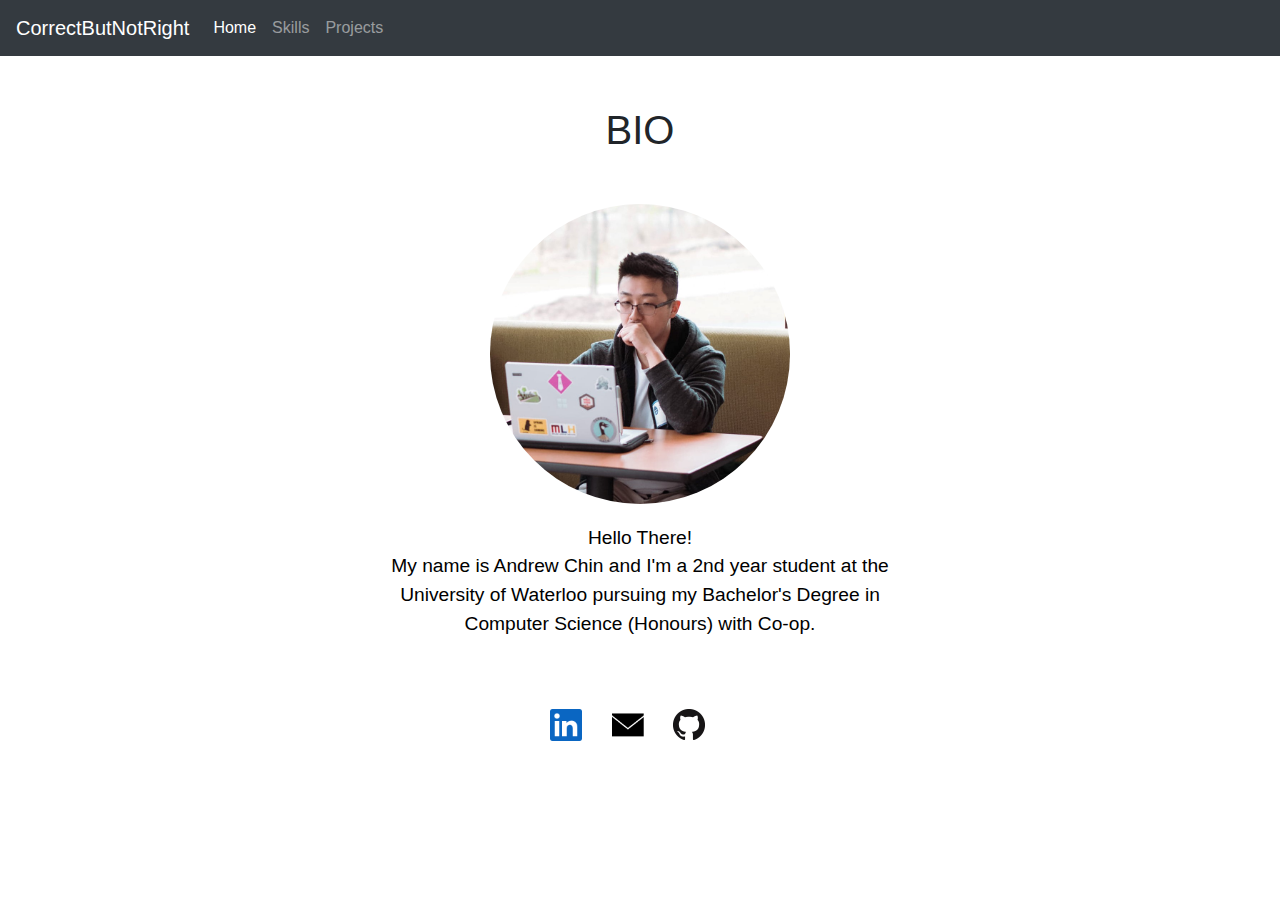
==== index.html @ 97ded952 "Styled up front page" ====
<!DOCTYPE html>
<html lang="en">

<head>
    <title>Andrew Chin</title>
    <meta charset="UTF-8">
    <meta name="viewport" content="width=device-width, initial-scale=1">
    <link rel="stylesheet" href="https://stackpath.bootstrapcdn.com/bootstrap/4.3.1/css/bootstrap.min.css"
        integrity="sha384-ggOyR0iXCbMQv3Xipma34MD+dH/1fQ784/j6cY/iJTQUOhcWr7x9JvoRxT2MZw1T" crossorigin="anonymous">
    
    <link rel="stylesheet" href="styles/sandbox.css">
    <link rel="shortcut icon" href="images/croppedFace.png">

</head>

<body>
    <div class="d-none d-lg-block">
        <div class="conainer">
            <nav class="navbar navbar-expand-lg navbar-dark bg-dark">
                <a class="navbar-brand" href="https://correctbutnotright.github.io">CorrectButNotRight</a>
                <ul class="navbar-nav">
                    <li class="nav-item active">
                        <a class="nav-link" href="index.html">Home</a>
                    </li>
                    <li class="nav-item"><a class="nav-link" href="skills.html">Skills</a></li>
                    <li class="nav-item"><a class="nav-link" href="projects.html">Projects</a></li>
                </ul>
            </nav>
        </div>
    </div>

    <div class="d-lg-none">
        <div class="container">
            <div class="dropdown">
                <button type="button" class="btn btn-primary dropdown-toggle" id="dropdownMenuButton"
                    data-toggle="dropdown" aria-haspopup="true" aria-expanded="false">
                    Menu
                </button>
                <div class="dropdown-menu" area-labbeledby="dropdownMenuButton">
                    <a class="dropdown-item" href="skills.html">Skills</a>
                    <a class="dropdown-item" href="projects.html">Projects</a>
                </div>
            </div>
        </div>
    </div>

    <section class="container">
        <div class="front">
            <div class="row">
                <div class="col-sm-12">
                    <h1>
                        BIO
                    </h1>
                </div>
            </div>

            <div class="row">
                <div class="col-sm-12">
                    <img src="images/thinking.jpg" class="image-fluid mx-auto rounded-circle" alt="My Image">
                </div>
            </div>

            <div class="row">
                <div class="col-sm-3"></div>
                <div class="col-sm-6">
                    <p>
                        Hello There!<br />
                        My name is Andrew Chin and I'm a 2nd year student at the University of Waterloo
                        pursuing my Bachelor's Degree in Computer Science (Honours) with Co-op.
                        <br />
                    </p>
                </div>
                <div class="col-sm-3"></div>
            </div>

        </div>
    </section>

    <footer class="container">
        <div class="row">
            <div class="col-sm-3"></div>
            <div class="col-sm-6">

                <a href="https://www.linkedin.com/in/andrew-chin-97749516a/">
                    <img src="images/In-Blue-48.png" class="image-fluid">
                </a>

                <a href="mailto:andrewqchin@gmail.com">
                    <img src="images/icons8-new-post-filled-50.png" class="image-fluid">
                </a>

                <a href="https://github.com/CorrectButNotRight">
                    <img src="images/GitHub-Mark-32px.png" class="image-fluid">
                </a>

            </div>
            <div class="col-sm-3"></div>
        </div>
    </footer>


    <script src="https://code.jquery.com/jquery-3.3.1.slim.min.js"
        integrity="sha384-q8i/X+965DzO0rT7abK41JStQIAqVgRVzpbzo5smXKp4YfRvH+8abtTE1Pi6jizo" crossorigin="anonymous">
    </script>
    <script src="https://cdnjs.cloudflare.com/ajax/libs/popper.js/1.14.7/umd/popper.min.js"
        integrity="sha384-UO2eT0CpHqdSJQ6hJty5KVphtPhzWj9WO1clHTMGa3JDZwrnQq4sF86dIHNDz0W1" crossorigin="anonymous">
    </script>
    <script src="https://stackpath.bootstrapcdn.com/bootstrap/4.3.1/js/bootstrap.min.js"
        integrity="sha384-JjSmVgyd0p3pXB1rRibZUAYoIIy6OrQ6VrjIEaFf/nJGzIxFDsf4x0xIM+B07jRM" crossorigin="anonymous">
    </script>
</body>

</html>
---- styles/sandbox.css ----
body {
    height: 100%;
    margin: 0;
    padding: 0;
    width: 100%;
    text-align: left;
    background: white;
    
}

.front img {
    max-width: 100%;
    width: 300px;
    display: block;
    height: auto;
}

.container {
    width: 90%;
}

.front {
    justify-content: center;
}

.front h1 {
    text-align: center;
    margin: 50px;
}

.front h2 {
    text-align: center;
    margin-top: 40px;
}

.front p {
    text-align: center;
    margin: 20px;
    font-size: 1.2rem;
    color: #000000;
}

footer {
    justify-content: center;
    text-align: center;
    margin: 50px;
}

footer img {
    max-width: 100%;
    width: 32px;
    height: auto;
    margin-right: 5px;
    display: inline-block;
}

footer a {
    margin-right: 20px;
}
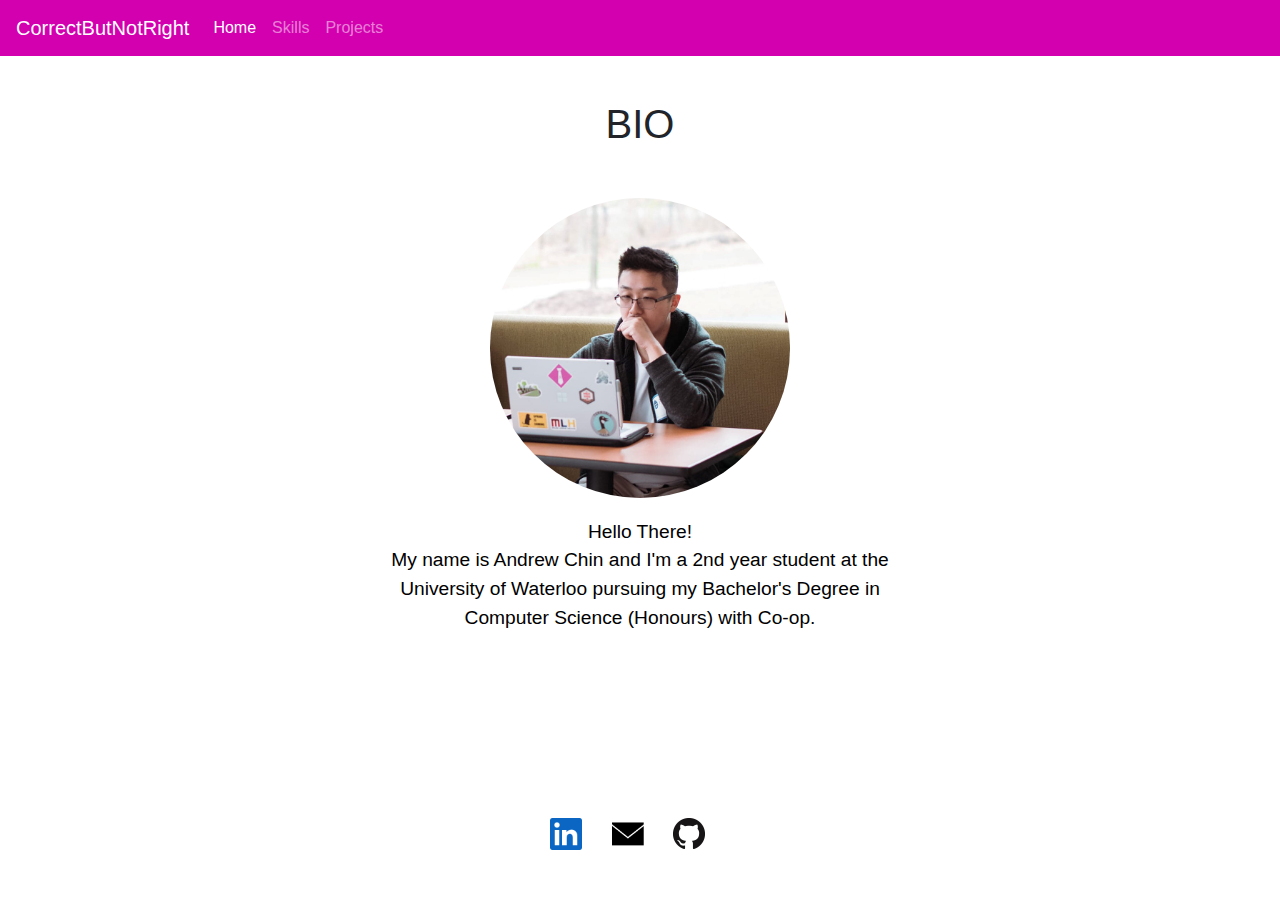
==== commit 33d2aaa4: "Experimenting with navbar's formatting, fixed position of footer" ====
--- a/index.html
+++ b/index.html
@@ -7,16 +7,16 @@
     <meta name="viewport" content="width=device-width, initial-scale=1">
     <link rel="stylesheet" href="https://stackpath.bootstrapcdn.com/bootstrap/4.3.1/css/bootstrap.min.css"
         integrity="sha384-ggOyR0iXCbMQv3Xipma34MD+dH/1fQ784/j6cY/iJTQUOhcWr7x9JvoRxT2MZw1T" crossorigin="anonymous">
-    
+
     <link rel="stylesheet" href="styles/sandbox.css">
     <link rel="shortcut icon" href="images/croppedFace.png">
 
 </head>
 
 <body>
-    <div class="d-none d-lg-block">
-        <div class="conainer">
-            <nav class="navbar navbar-expand-lg navbar-dark bg-dark">
+    <div class="d-none d-md-block">
+        <div class="container">
+            <nav class="navbar fixed-top navbar-expand-md navbar-dark">
                 <a class="navbar-brand" href="https://correctbutnotright.github.io">CorrectButNotRight</a>
                 <ul class="navbar-nav">
                     <li class="nav-item active">
@@ -29,7 +29,7 @@
         </div>
     </div>
 
-    <div class="d-lg-none">
+    <div class="d-md-none">
         <div class="container">
             <div class="dropdown">
                 <button type="button" class="btn btn-primary dropdown-toggle" id="dropdownMenuButton"
@@ -76,25 +76,27 @@
         </div>
     </section>
 
-    <footer class="container">
-        <div class="row">
-            <div class="col-sm-3"></div>
-            <div class="col-sm-6">
+    <footer class="footer fixed-bottom">
+        <div class="container">
+            <div class="row">
+                <div class="col-sm-3"></div>
+                <div class="col-sm-6">
 
-                <a href="https://www.linkedin.com/in/andrew-chin-97749516a/">
-                    <img src="images/In-Blue-48.png" class="image-fluid">
-                </a>
+                    <a href="https://www.linkedin.com/in/andrew-chin-97749516a/">
+                        <img src="images/In-Blue-48.png" class="image-fluid">
+                    </a>
 
-                <a href="mailto:andrewqchin@gmail.com">
-                    <img src="images/icons8-new-post-filled-50.png" class="image-fluid">
-                </a>
+                    <a href="mailto:andrewqchin@gmail.com">
+                        <img src="images/icons8-new-post-filled-50.png" class="image-fluid">
+                    </a>
 
-                <a href="https://github.com/CorrectButNotRight">
-                    <img src="images/GitHub-Mark-32px.png" class="image-fluid">
-                </a>
+                    <a href="https://github.com/CorrectButNotRight">
+                        <img src="images/GitHub-Mark-32px.png" class="image-fluid">
+                    </a>
 
+                </div>
+                <div class="col-sm-3"></div>
             </div>
-            <div class="col-sm-3"></div>
         </div>
     </footer>
 
--- a/styles/sandbox.css
+++ b/styles/sandbox.css
@@ -10,6 +10,10 @@
     
 }
 
+nav {
+    background-color: #d300b0;
+}
+
 .front img {
     max-width: 100%;
     width: 300px;
@@ -17,12 +21,9 @@
     height: auto;
 }
 
-.container {
-    width: 90%;
-}
-
 .front {
     justify-content: center;
+    padding-top: 50px;
 }
 
 .front h1 {
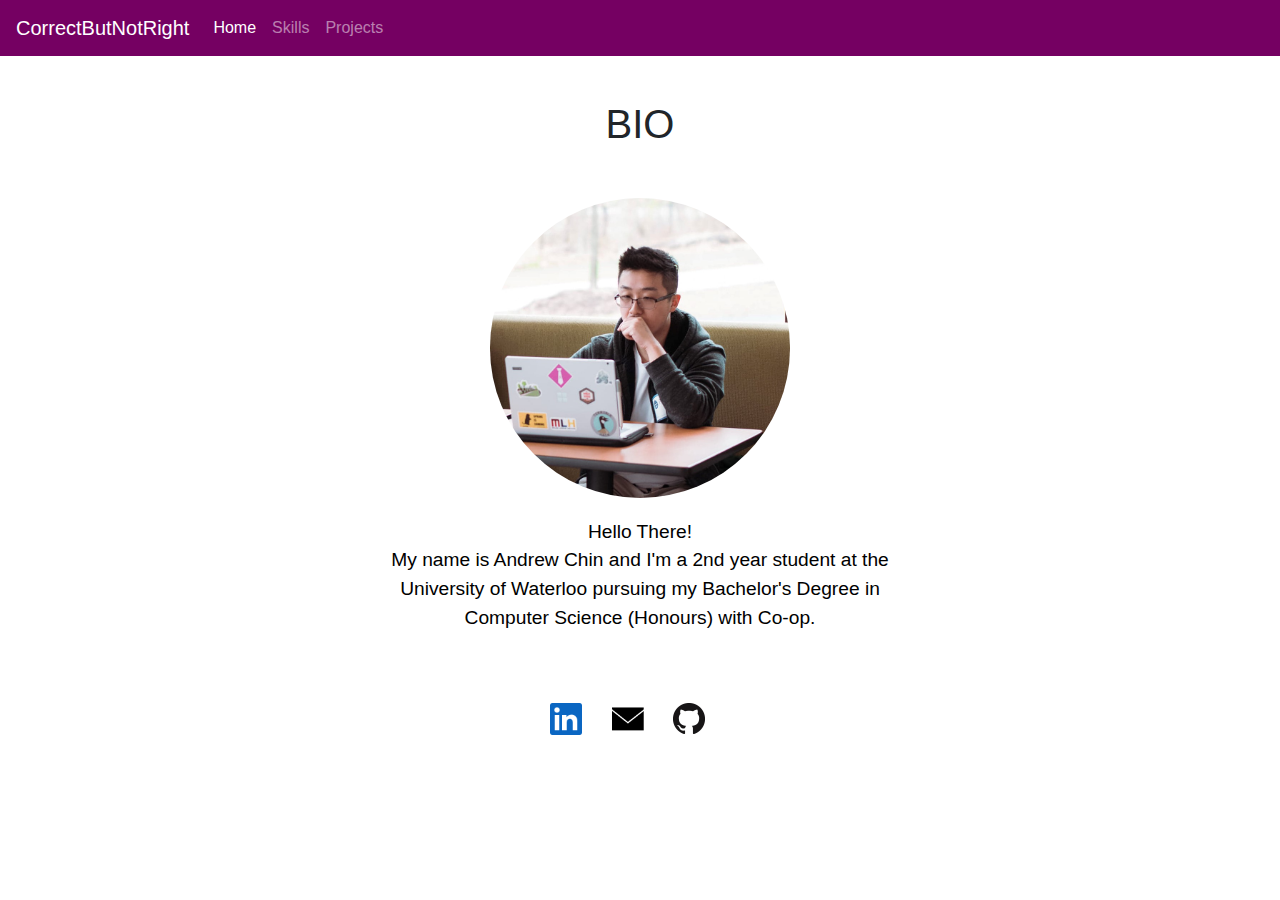
==== commit 903d91cf: "changed the mobile dropdown nav to an overlaying menu" ====
--- a/index.html
+++ b/index.html
@@ -28,7 +28,7 @@
             </nav>
         </div>
     </div>
-
+    <!--
     <div class="d-md-none">
         <div class="container">
             <div class="dropdown">
@@ -42,6 +42,28 @@
                 </div>
             </div>
         </div>
+    </div> -->
+
+    <div class="d-md-none">
+        <!-- The overlay -->
+        <div id="myNav" class="overlay">
+
+            <!-- Button to close the overlay navigation -->
+            <a href="#" class="closebtn" onclick="closeNav()">&times;</a>
+
+            <!-- Overlay content -->
+            <div class="overlay-content">
+                <a class="nav-link" href="index.html">Home</a>
+                <a class="nav-link" href="skills.html">Skills</a>
+                <a class="nav-link" href="projects.html">Projects</a>
+            </div>
+
+        </div>
+
+        <!-- Use any element to open/show the overlay navigation menu -->
+        <span onclick="openNav()">open</span>
+
+
     </div>
 
     <section class="container">
@@ -76,7 +98,7 @@
         </div>
     </section>
 
-    <footer class="footer fixed-bottom">
+    <footer class="footer">
         <div class="container">
             <div class="row">
                 <div class="col-sm-3"></div>
@@ -110,6 +132,8 @@
     <script src="https://stackpath.bootstrapcdn.com/bootstrap/4.3.1/js/bootstrap.min.js"
         integrity="sha384-JjSmVgyd0p3pXB1rRibZUAYoIIy6OrQ6VrjIEaFf/nJGzIxFDsf4x0xIM+B07jRM" crossorigin="anonymous">
     </script>
+
+    <script src="scripts/overlay.js"></script>
 </body>
 
 </html>--- a/styles/sandbox.css
+++ b/styles/sandbox.css
@@ -1,5 +1,3 @@
-
-
 body {
     height: 100%;
     margin: 0;
@@ -7,12 +5,76 @@
     width: 100%;
     text-align: left;
     background: white;
-    
+
 }
 
 nav {
-    background-color: #d300b0;
+    background-color: #750062;
 }
+
+/* The Overlay (background) */
+.overlay {
+    /* Height & width depends on how you want to reveal the overlay (see JS below) */
+    height: 100%;
+    width: 0;
+    position: fixed;
+    /* Stay in place */
+    z-index: 1;
+    /* Sit on top */
+    left: 0;
+    top: 0;
+    background-color: rgb(0, 0, 0);
+    /* Black fallback color */
+    background-color: rgba(0, 0, 0, 0.9);
+    /* Black w/opacity */
+    overflow-x: hidden;
+    /* Disable horizontal scroll */
+    transition: 0.5s;
+    /* 0.5 second transition effect to slide in or slide down the overlay (height or width, depending on reveal) */
+}
+
+/* Position the content inside the overlay */
+.overlay-content {
+    position: relative;
+    top: 25%;
+    /* 25% from the top */
+    width: 100%;
+    /* 100% width */
+    text-align: center;
+    /* Centered text/links */
+    margin-top: 30px;
+    /* 30px top margin to avoid conflict with the close button on smaller screens */
+}
+
+/* The navigation links inside the overlay */
+.overlay a {
+    padding: 8px;
+    text-decoration: none;
+    font-size: 20px;
+    color: #818181;
+    display: block;
+    /* Display block instead of inline */
+    transition: 0.3s;
+    /* Transition effects on hover (color) */
+}
+
+/* When you mouse over the navigation links, change their color */
+.overlay a:hover,
+.overlay a:focus {
+    color: #f1f1f1;
+}
+
+/* Position the close button (top right corner) */
+.overlay .closebtn {
+    position: absolute;
+    top: 15px;
+    right: 35px;
+    font-size: 40px;
+}
+
+
+
+
 
 .front img {
     max-width: 100%;
@@ -59,4 +121,4 @@
 
 footer a {
     margin-right: 20px;
-}
+}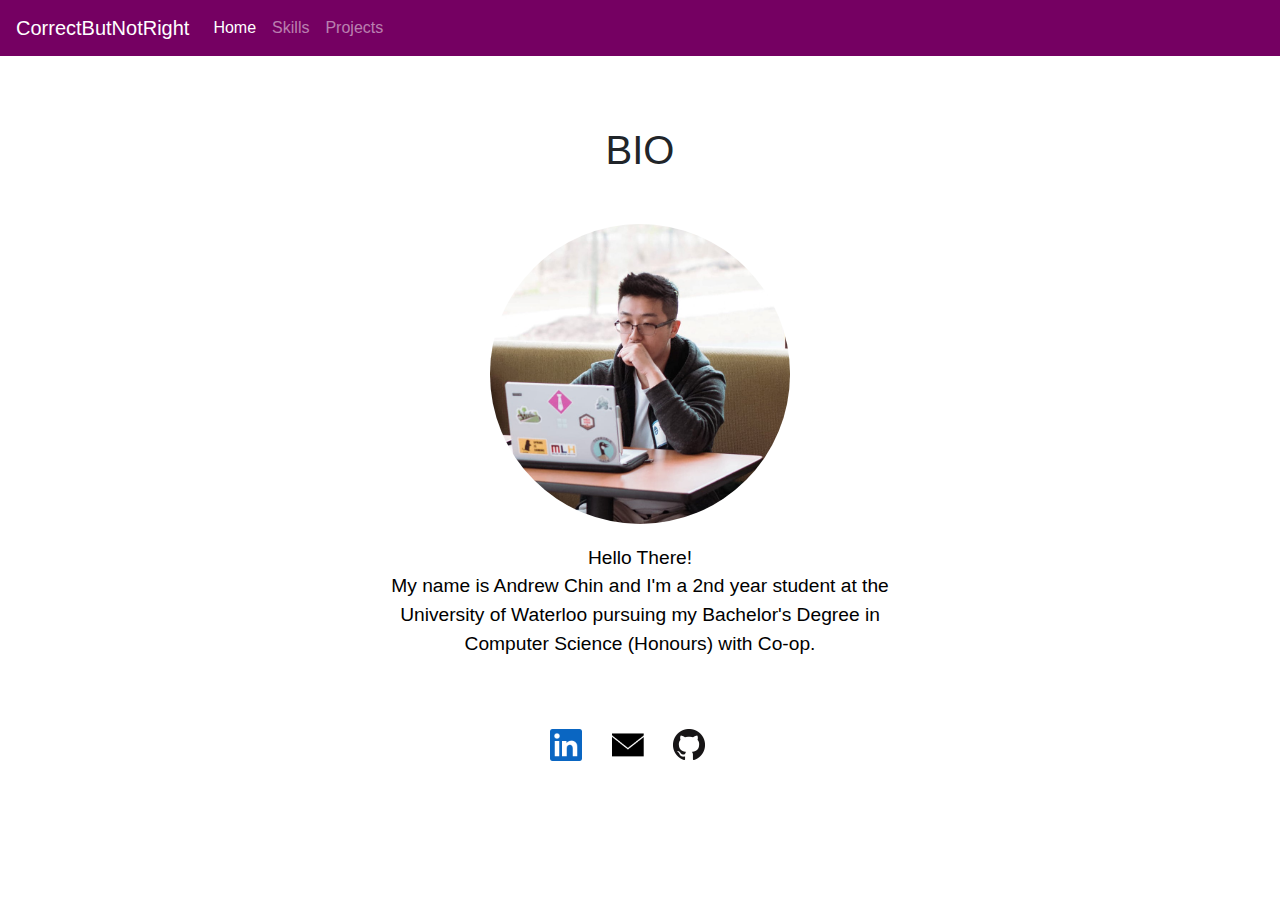
==== commit 02fee9c9: "Improved navbar for both mobile and desktop" ====
--- a/index.html
+++ b/index.html
@@ -15,34 +15,17 @@
 
 <body>
     <div class="d-none d-md-block">
-        <div class="container">
-            <nav class="navbar fixed-top navbar-expand-md navbar-dark">
-                <a class="navbar-brand" href="https://correctbutnotright.github.io">CorrectButNotRight</a>
-                <ul class="navbar-nav">
-                    <li class="nav-item active">
-                        <a class="nav-link" href="index.html">Home</a>
-                    </li>
-                    <li class="nav-item"><a class="nav-link" href="skills.html">Skills</a></li>
-                    <li class="nav-item"><a class="nav-link" href="projects.html">Projects</a></li>
-                </ul>
-            </nav>
-        </div>
+        <nav class="navbar navbar-expand-md navbar-dark">
+            <a class="navbar-brand" href="https://correctbutnotright.github.io">CorrectButNotRight</a>
+            <ul class="navbar-nav">
+                <li class="nav-item active">
+                    <a class="nav-link" href="index.html">Home</a>
+                </li>
+                <li class="nav-item"><a class="nav-link" href="skills.html">Skills</a></li>
+                <li class="nav-item"><a class="nav-link" href="projects.html">Projects</a></li>
+            </ul>
+        </nav>
     </div>
-    <!--
-    <div class="d-md-none">
-        <div class="container">
-            <div class="dropdown">
-                <button type="button" class="btn btn-primary dropdown-toggle" id="dropdownMenuButton"
-                    data-toggle="dropdown" aria-haspopup="true" aria-expanded="false">
-                    Menu
-                </button>
-                <div class="dropdown-menu" area-labbeledby="dropdownMenuButton">
-                    <a class="dropdown-item" href="skills.html">Skills</a>
-                    <a class="dropdown-item" href="projects.html">Projects</a>
-                </div>
-            </div>
-        </div>
-    </div> -->
 
     <div class="d-md-none">
         <!-- The overlay -->
@@ -60,9 +43,13 @@
 
         </div>
 
-        <!-- Use any element to open/show the overlay navigation menu -->
-        <span onclick="openNav()">open</span>
-
+        <nav class="navbar navbar-dark">
+            <div class="navbar-brand" onclick="openNav()">
+                <div class="menu-icon"></div>
+                <div class="menu-icon"></div>
+                <div class="menu-icon"></div>
+            </div>
+        </nav>
 
     </div>
 
--- a/styles/sandbox.css
+++ b/styles/sandbox.css
@@ -47,10 +47,11 @@
 }
 
 /* The navigation links inside the overlay */
-.overlay a {
+.overlay a,
+.overlay p {
     padding: 8px;
     text-decoration: none;
-    font-size: 20px;
+    font-size: 30px;
     color: #818181;
     display: block;
     /* Display block instead of inline */
@@ -72,8 +73,12 @@
     font-size: 40px;
 }
 
-
-
+.menu-icon {
+    width: 35px;
+    height: 5px;
+    background-color: #f1f1f1;
+    margin: 6px 0;
+}
 
 
 .front img {
@@ -85,7 +90,7 @@
 
 .front {
     justify-content: center;
-    padding-top: 50px;
+    padding-top: 20px;
 }
 
 .front h1 {
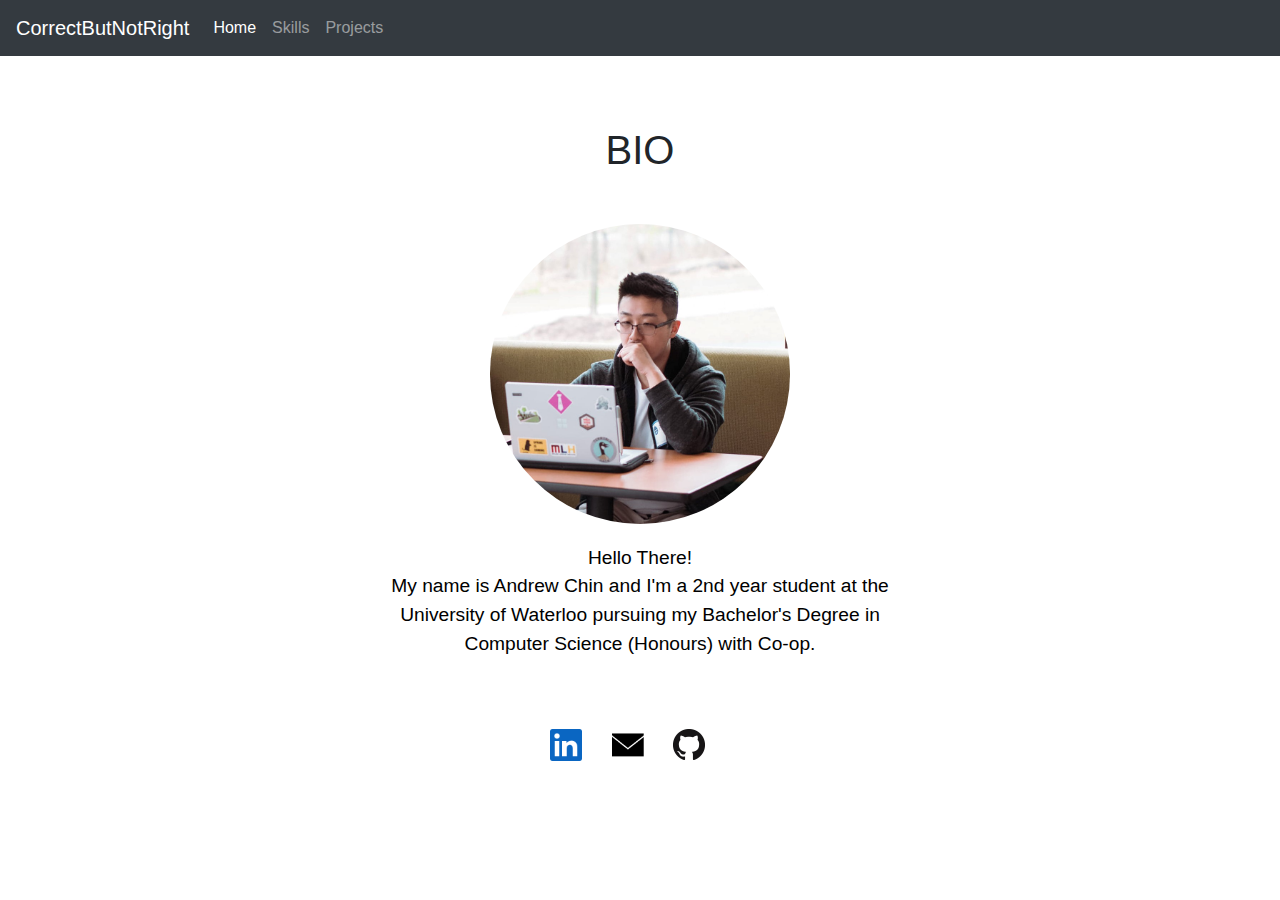
==== commit f03fdde6: "Standardized navbar on all pages" ====
--- a/index.html
+++ b/index.html
@@ -14,9 +14,13 @@
 </head>
 
 <body>
-    <div class="d-none d-md-block">
-        <nav class="navbar navbar-expand-md navbar-dark">
-            <a class="navbar-brand" href="https://correctbutnotright.github.io">CorrectButNotRight</a>
+
+    <nav class="navbar navbar-expand-lg navbar-dark bg-dark">
+        <a class="navbar-brand" href="https://github.com/CorrectButNotRight">CorrectButNotRight</a>
+        <button class="navbar-toggler custom-toggler" type="button" data-toggle="collapse" data-target="#collapse1">
+            <span class="navbar-toggler-icon"></span>
+        </button>
+        <div class="collapse navbar-collapse" id="collapse1">
             <ul class="navbar-nav">
                 <li class="nav-item active">
                     <a class="nav-link" href="index.html">Home</a>
@@ -24,35 +28,10 @@
                 <li class="nav-item"><a class="nav-link" href="skills.html">Skills</a></li>
                 <li class="nav-item"><a class="nav-link" href="projects.html">Projects</a></li>
             </ul>
-        </nav>
-    </div>
+        </div>
+    </nav>
 
-    <div class="d-md-none">
-        <!-- The overlay -->
-        <div id="myNav" class="overlay">
-
-            <!-- Button to close the overlay navigation -->
-            <a href="#" class="closebtn" onclick="closeNav()">&times;</a>
-
-            <!-- Overlay content -->
-            <div class="overlay-content">
-                <a class="nav-link" href="index.html">Home</a>
-                <a class="nav-link" href="skills.html">Skills</a>
-                <a class="nav-link" href="projects.html">Projects</a>
-            </div>
-
-        </div>
-
-        <nav class="navbar navbar-dark">
-            <div class="navbar-brand" onclick="openNav()">
-                <div class="menu-icon"></div>
-                <div class="menu-icon"></div>
-                <div class="menu-icon"></div>
-            </div>
-        </nav>
-
-    </div>
-
+    <!-- Page content -->
     <section class="container">
         <div class="front">
             <div class="row">
@@ -63,12 +42,14 @@
                 </div>
             </div>
 
+            <!-- Image -->
             <div class="row">
                 <div class="col-sm-12">
                     <img src="images/thinking.jpg" class="image-fluid mx-auto rounded-circle" alt="My Image">
                 </div>
             </div>
 
+            <!-- Paragraph content -->
             <div class="row">
                 <div class="col-sm-3"></div>
                 <div class="col-sm-6">
@@ -85,6 +66,7 @@
         </div>
     </section>
 
+    <!-- Footer for icons -->
     <footer class="footer">
         <div class="container">
             <div class="row">
--- a/styles/sandbox.css
+++ b/styles/sandbox.css
@@ -10,74 +10,6 @@
 
 nav {
     background-color: #750062;
-}
-
-/* The Overlay (background) */
-.overlay {
-    /* Height & width depends on how you want to reveal the overlay (see JS below) */
-    height: 100%;
-    width: 0;
-    position: fixed;
-    /* Stay in place */
-    z-index: 1;
-    /* Sit on top */
-    left: 0;
-    top: 0;
-    background-color: rgb(0, 0, 0);
-    /* Black fallback color */
-    background-color: rgba(0, 0, 0, 0.9);
-    /* Black w/opacity */
-    overflow-x: hidden;
-    /* Disable horizontal scroll */
-    transition: 0.5s;
-    /* 0.5 second transition effect to slide in or slide down the overlay (height or width, depending on reveal) */
-}
-
-/* Position the content inside the overlay */
-.overlay-content {
-    position: relative;
-    top: 25%;
-    /* 25% from the top */
-    width: 100%;
-    /* 100% width */
-    text-align: center;
-    /* Centered text/links */
-    margin-top: 30px;
-    /* 30px top margin to avoid conflict with the close button on smaller screens */
-}
-
-/* The navigation links inside the overlay */
-.overlay a,
-.overlay p {
-    padding: 8px;
-    text-decoration: none;
-    font-size: 30px;
-    color: #818181;
-    display: block;
-    /* Display block instead of inline */
-    transition: 0.3s;
-    /* Transition effects on hover (color) */
-}
-
-/* When you mouse over the navigation links, change their color */
-.overlay a:hover,
-.overlay a:focus {
-    color: #f1f1f1;
-}
-
-/* Position the close button (top right corner) */
-.overlay .closebtn {
-    position: absolute;
-    top: 15px;
-    right: 35px;
-    font-size: 40px;
-}
-
-.menu-icon {
-    width: 35px;
-    height: 5px;
-    background-color: #f1f1f1;
-    margin: 6px 0;
 }
 
 
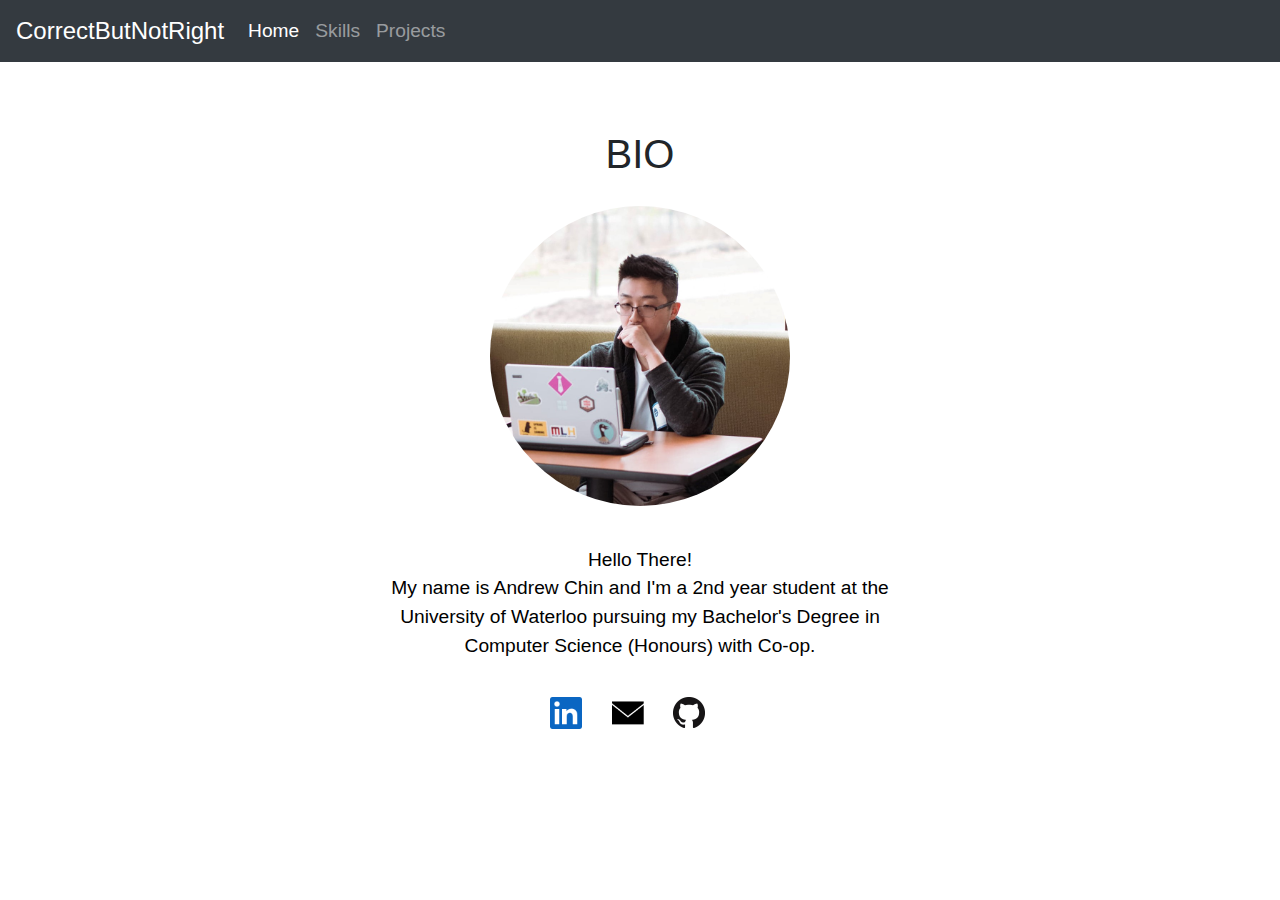
==== commit 101bd3f2: "Made navbar fixed, edited some styles" ====
--- a/index.html
+++ b/index.html
@@ -15,8 +15,8 @@
 
 <body>
 
-    <nav class="navbar navbar-expand-lg navbar-dark bg-dark">
-        <a class="navbar-brand" href="https://github.com/CorrectButNotRight">CorrectButNotRight</a>
+    <nav class="navbar navbar-expand-lg fixed-top navbar-dark bg-dark">
+        <a class="navbar-brand" href="#">CorrectButNotRight</a>
         <button class="navbar-toggler custom-toggler" type="button" data-toggle="collapse" data-target="#collapse1">
             <span class="navbar-toggler-icon"></span>
         </button>
@@ -67,7 +67,7 @@
     </section>
 
     <!-- Footer for icons -->
-    <footer class="footer">
+    <footer class="footer mt-auto py-3">
         <div class="container">
             <div class="row">
                 <div class="col-sm-3"></div>
--- a/styles/sandbox.css
+++ b/styles/sandbox.css
@@ -12,22 +12,30 @@
     background-color: #750062;
 }
 
+.navbar .navbar-brand{
+    font-size: 1.5rem;
+}
+
+.navbar .nav-item {
+    font-size: 1.2rem;
+}
 
 .front img {
     max-width: 100%;
     width: 300px;
     display: block;
     height: auto;
+    margin: 20px;
 }
 
 .front {
     justify-content: center;
-    padding-top: 20px;
+    padding-top: 100px;
 }
 
 .front h1 {
     text-align: center;
-    margin: 50px;
+    margin-top: 30px;
 }
 
 .front h2 {
@@ -58,4 +66,5 @@
 
 footer a {
     margin-right: 20px;
+    text-decoration: none;
 }